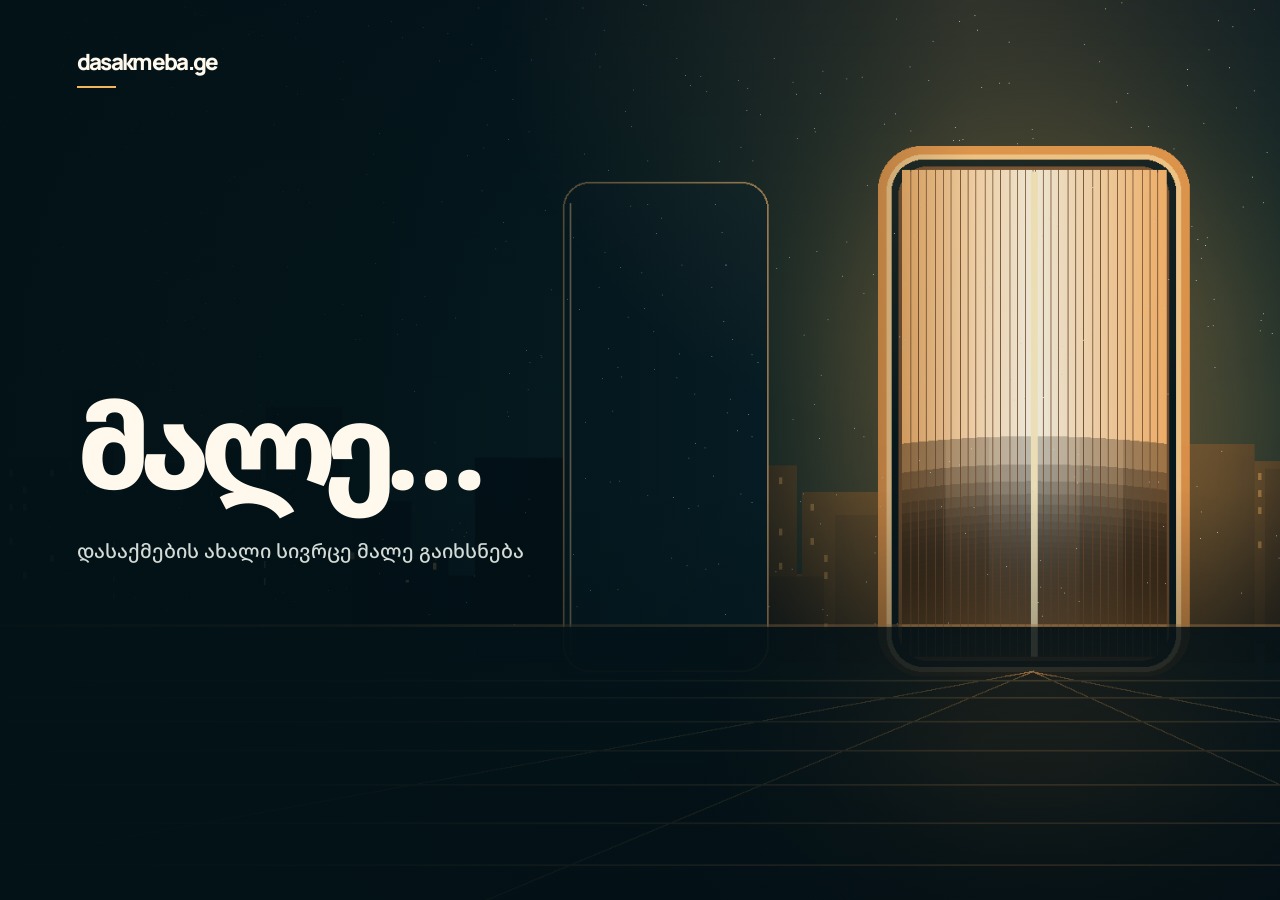
==== dasakmeba.ge/index.html @ 4f2121b8 "Add dasakmeba.ge coming-soon page" ====
<!doctype html>
<html lang="ka">
  <head>
    <meta charset="utf-8" />
    <meta name="viewport" content="width=device-width, initial-scale=1" />
    <meta name="description" content="dasakmeba.ge — დასაქმების ახალი სივრცე მალე გაიხსნება" />
    <meta name="theme-color" content="#06181d" />
    <title>dasakmeba.ge | მალე</title>
    <link rel="preconnect" href="https://fonts.googleapis.com" />
    <link rel="preconnect" href="https://fonts.gstatic.com" crossorigin />
    <link
      href="https://fonts.googleapis.com/css2?family=Manrope:wght@500;600;700;800&family=Noto+Sans+Georgian:wght@500;600;700;800&display=swap"
      rel="stylesheet"
    />
    <style>
      :root {
        --ink: #06181d;
        --cream: #fff9ed;
        --muted: #d3dbd6;
        --gold: #f2b65c;
      }

      * {
        box-sizing: border-box;
      }

      html {
        min-width: 320px;
        background: var(--ink);
      }

      body {
        min-height: 100svh;
        margin: 0;
        color: var(--cream);
        background: var(--ink);
        font-family: "Noto Sans Georgian", sans-serif;
      }

      .landing {
        position: relative;
        isolation: isolate;
        min-height: 100svh;
        display: flex;
        flex-direction: column;
        justify-content: space-between;
        padding: clamp(1.5rem, 4vw, 3.25rem) clamp(1.5rem, 6vw, 6.5rem);
        overflow: hidden;
      }

      /* Decorative art stays behind the content; the shade keeps text readable at every crop. */
      .scene,
      .landing::before,
      .landing::after {
        position: absolute;
        inset: 0;
        pointer-events: none;
      }

      .scene {
        z-index: -3;
        background: url("./hero-career-desktop.png") 60% center / cover no-repeat;
        animation: scene-drift 20s ease-in-out infinite alternate;
        transform: scale(1.025);
      }

      .landing::before {
        z-index: -2;
        content: "";
        background:
          linear-gradient(90deg, rgba(3, 18, 23, 0.98) 0%, rgba(3, 18, 23, 0.89) 27%, rgba(3, 18, 23, 0.56) 51%, rgba(3, 18, 23, 0.08) 76%),
          linear-gradient(0deg, rgba(2, 14, 18, 0.58), transparent 46%);
      }

      .landing::after {
        z-index: -1;
        content: "";
        background: radial-gradient(ellipse at 76% 0%, rgba(252, 194, 104, 0.14), transparent 35%);
      }

      @keyframes scene-drift {
        from { background-position: 58% center; }
        to { background-position: 63% center; }
      }

      .wordmark {
        width: fit-content;
        color: var(--cream);
        font-family: "Manrope", sans-serif;
        font-size: clamp(1.15rem, 2vw, 1.4rem);
        font-weight: 800;
        letter-spacing: -0.075em;
        line-height: 1;
        text-transform: lowercase;
      }

      .wordmark::after {
        content: "";
        width: 2.45rem;
        height: 2px;
        display: block;
        margin-top: 0.8rem;
        background: var(--gold);
      }

      .hero {
        width: min(100%, 40rem);
        margin: auto 0;
        padding: 4rem 0 3rem;
      }

      h1,
      p {
        margin: 0;
      }

      h1 {
        max-width: 8ch;
        color: var(--cream);
        font-size: clamp(3.45rem, 9.2vw, 7.6rem);
        font-weight: 800;
        letter-spacing: -0.09em;
        line-height: 0.97;
      }

      .statement {
        max-width: 34rem;
        margin-top: clamp(1.5rem, 3vw, 2.15rem);
        color: var(--muted);
        font-size: clamp(1rem, 1.85vw, 1.22rem);
        font-weight: 500;
        line-height: 1.72;
      }

      @media (max-width: 680px) {
        .landing {
          padding: 1.5rem;
        }

        /* The portrait art places the doorway high enough to clear the bottom copy. */
        .scene {
          background-image: url("./hero-career-mobile.png");
          background-position: center;
          animation: none;
          transform: none;
        }

        .landing::before {
          background:
            linear-gradient(0deg, rgba(2, 14, 18, 0.94) 0%, rgba(2, 14, 18, 0.78) 24%, rgba(2, 14, 18, 0.18) 60%, rgba(2, 14, 18, 0.12) 100%),
            linear-gradient(90deg, rgba(3, 18, 23, 0.8) 0%, rgba(3, 18, 23, 0.44) 55%, rgba(3, 18, 23, 0.08) 100%);
        }

        .hero {
          margin: auto 0 0;
          padding: 3.5rem 0 2rem;
        }

        h1 {
          font-size: clamp(3.45rem, 16vw, 5.2rem);
        }
      }

      @media (prefers-reduced-motion: reduce) {
        .scene {
          animation: none;
        }
      }
    </style>
  </head>
  <body>
    <main class="landing">
      <div class="scene" aria-hidden="true"></div>
      <div class="wordmark" aria-label="dasakmeba.ge">dasakmeba.ge</div>
      <section class="hero" aria-label="მალე">
        <h1>მალე…</h1>
        <p class="statement">დასაქმების ახალი სივრცე მალე გაიხსნება</p>
      </section>
    </main>
  </body>
</html>
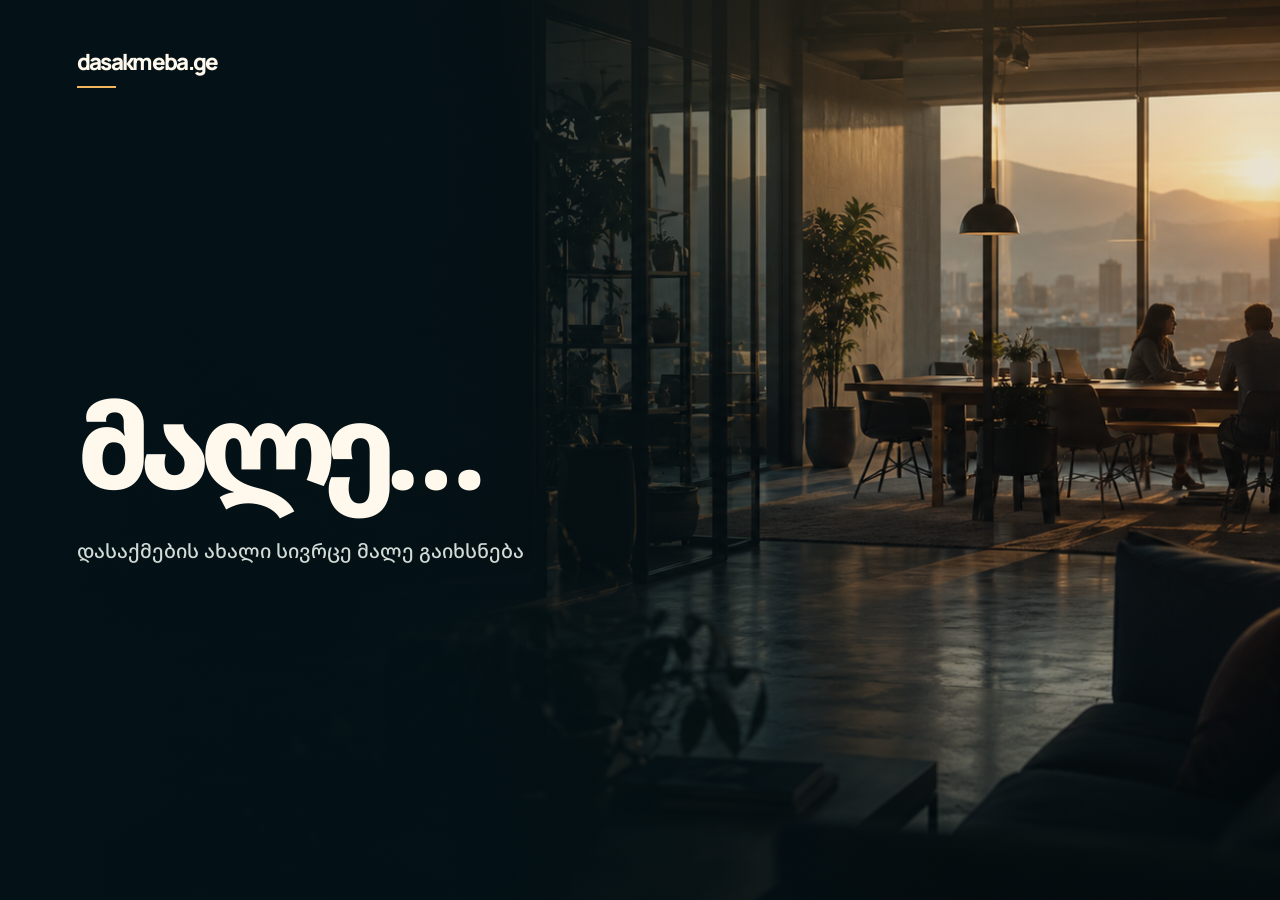
==== commit d906c74b: "Replace dasakmeba hero with workplace photo" ====
--- a/dasakmeba.ge/index.html
+++ b/dasakmeba.ge/index.html
@@ -59,7 +59,7 @@
 
       .scene {
         z-index: -3;
-        background: url("./hero-career-desktop.png") 60% center / cover no-repeat;
+        background: url("./hero-workplace.png") 60% center / cover no-repeat;
         animation: scene-drift 20s ease-in-out infinite alternate;
         transform: scale(1.025);
       }
@@ -137,10 +137,9 @@
           padding: 1.5rem;
         }
 
-        /* The portrait art places the doorway high enough to clear the bottom copy. */
+        /* Keep the coworkers in the mobile crop; the lower shade protects the copy. */
         .scene {
-          background-image: url("./hero-career-mobile.png");
-          background-position: center;
+          background-position: 88% center;
           animation: none;
           transform: none;
         }
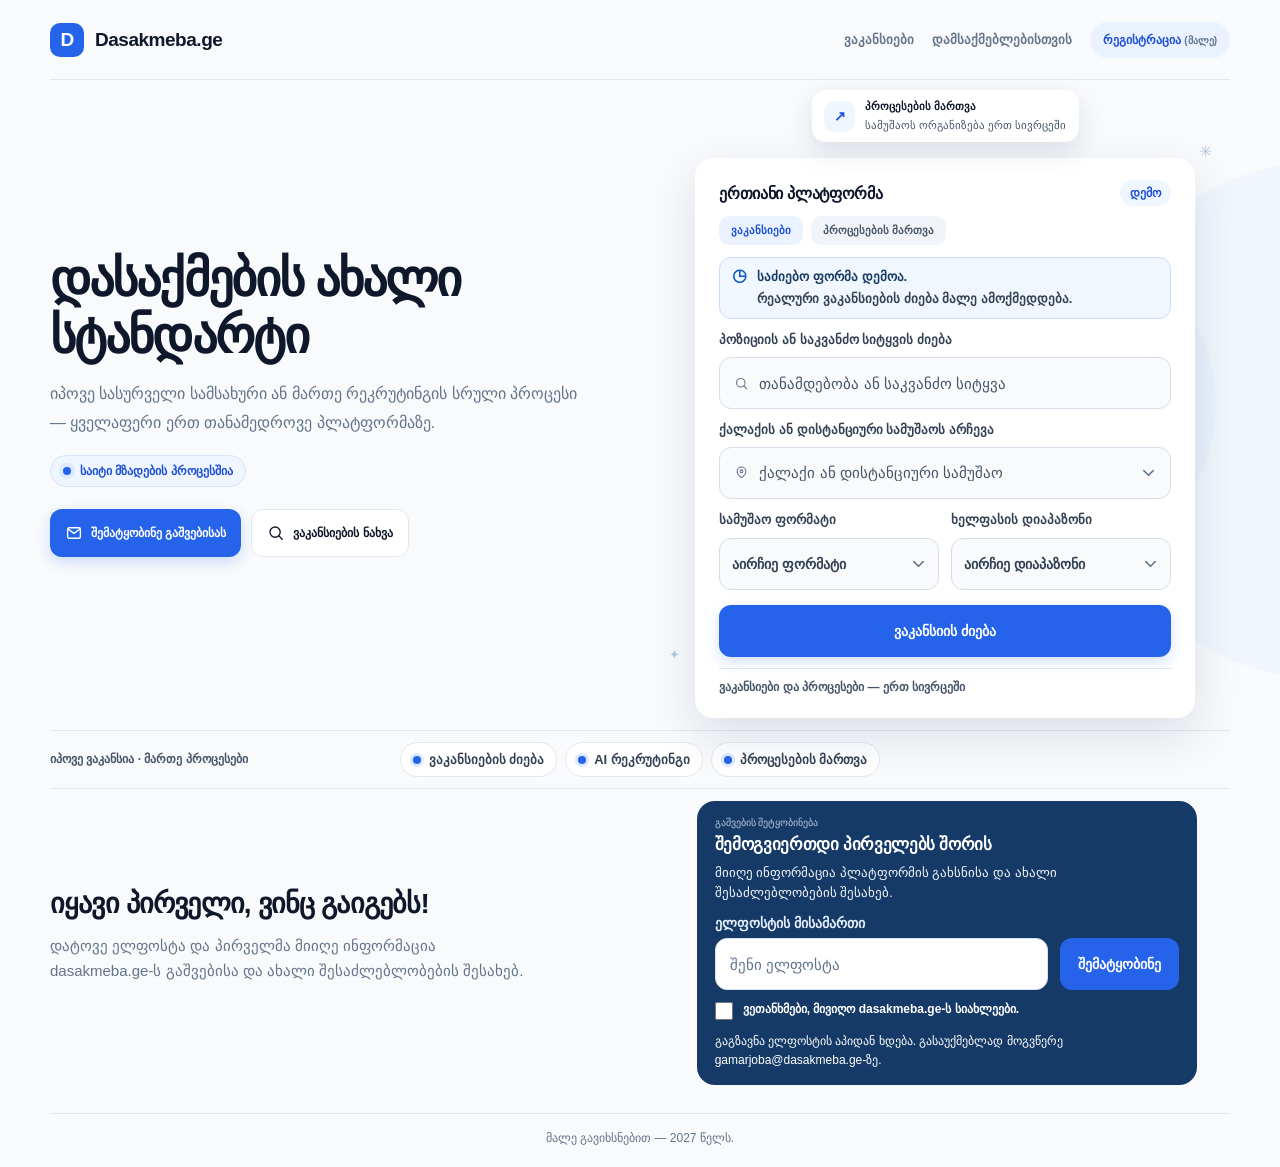
==== commit 45ec293a: "Replace solarium.ge and dasakmeba.ge with the full sites Co-Authored-By: Claude Opus 5.5 <noreply@an" ====
--- a/dasakmeba.ge/index.html
+++ b/dasakmeba.ge/index.html
@@ -1,180 +1,117 @@
 <!doctype html>
 <html lang="ka">
-  <head>
-    <meta charset="utf-8" />
-    <meta name="viewport" content="width=device-width, initial-scale=1" />
-    <meta name="description" content="dasakmeba.ge — დასაქმების ახალი სივრცე მალე გაიხსნება" />
-    <meta name="theme-color" content="#06181d" />
-    <title>dasakmeba.ge | მალე</title>
-    <link rel="preconnect" href="https://fonts.googleapis.com" />
-    <link rel="preconnect" href="https://fonts.gstatic.com" crossorigin />
-    <link
-      href="https://fonts.googleapis.com/css2?family=Manrope:wght@500;600;700;800&family=Noto+Sans+Georgian:wght@500;600;700;800&display=swap"
-      rel="stylesheet"
-    />
-    <style>
-      :root {
-        --ink: #06181d;
-        --cream: #fff9ed;
-        --muted: #d3dbd6;
-        --gold: #f2b65c;
-      }
+<head>
+  <meta charset="utf-8">
+  <meta name="viewport" content="width=device-width, initial-scale=1">
+  <meta name="theme-color" content="#f5f9ff">
+  <link rel="icon" type="image/svg+xml" href="favicon.svg">
+  <meta name="description" content="dasakmeba.ge — ვაკანსიების მოძიება და სამუშაო პროცესების მართვა ერთ პლატფორმაზე. საიტი მზადების პროცესშია.">
+  <title>დასაქმება — მალე გავიხსნებით</title>
+  <link rel="stylesheet" href="styles.css">
+</head>
+<body>
+  <div class="page">
+    <div class="wrap">
+      <header>
+        <a class="brand" href="#top" aria-label="Dasakmeba.ge — მთავარი"><span class="brandmark" aria-hidden="true">D</span><span>Dasakmeba.ge</span></a>
+        <nav aria-label="მთავარი ნავიგაცია">
+          <a href="jobs.html">ვაკანსიები</a>
+          <a href="#contact">დამსაქმებლებისთვის</a>
+          <span class="nav-register">რეგისტრაცია <small>(მალე)</small></span>
+        </nav>
+      </header>
+      <main id="top">
+        <section class="hero" aria-labelledby="hero-title">
+          <div class="hero-copy">
+            
+            <h1 id="hero-title">დასაქმების ახალი სტანდარტი</h1>
+            <p class="lead">იპოვე სასურველი სამსახური ან მართე რეკრუტინგის სრული პროცესი — ყველაფერი ერთ თანამედროვე პლატფორმაზე.</p>
+            <div class="eyebrow"><span class="pulse"></span> საიტი მზადების პროცესშია</div>
+            <div class="contact-row">
+              <a class="button button-primary" href="#contact"><svg viewBox="0 0 24 24" fill="none" aria-hidden="true"><rect x="3.5" y="5" width="17" height="14" rx="2" stroke="currentColor" stroke-width="1.8"/><path d="m4.5 7 7.5 5.5L19.5 7" stroke="currentColor" stroke-width="1.8" stroke-linecap="round" stroke-linejoin="round"/></svg>შემატყობინე გაშვებისას</a>
+              <a class="button button-secondary" href="jobs.html"><svg viewBox="0 0 24 24" fill="none" aria-hidden="true"><circle cx="10.8" cy="10.8" r="6.8" stroke="currentColor" stroke-width="1.8"/><path d="m16 16 4.5 4.5" stroke="currentColor" stroke-width="1.8" stroke-linecap="round"/></svg>ვაკანსიების ნახვა</a>
+            </div>
+          </div>
+          <div class="art" aria-label="ვაკანსიების ძიების მომავალი გვერდის ილუსტრაცია">
+            <div class="orbit"></div><span class="spark one" aria-hidden="true">✳</span><span class="spark two" aria-hidden="true">✦</span>
+            <div class="float-card top"><span class="float-icon">↗</span><span>პროცესების მართვა<span class="float-sub">სამუშაოს ორგანიზება ერთ სივრცეში</span></span></div>
+            <div class="search-card">
+              <div class="search-head"><div class="search-title">ერთიანი პლატფორმა</div><div class="soon-tag">დემო</div></div><div class="product-tabs" aria-label="პლატფორმის მიმართულებების წინასწარი ხედვა"><span class="tab active">ვაკანსიები</span><span class="tab">პროცესების მართვა</span></div>
+              <div class="preview-note" role="status"><span class="preview-icon" aria-hidden="true">◷</span><span class="preview-copy"><strong>საძიებო ფორმა დემოა.</strong><br>რეალური ვაკანსიების ძიება მალე ამოქმედდება.</span></div>
+              <label class="field-label" for="position-search">პოზიციის ან საკვანძო სიტყვის ძიება</label>
+              <div class="field demo-field"><svg viewBox="0 0 24 24" fill="none" aria-hidden="true"><circle cx="10.8" cy="10.8" r="6.8" stroke="currentColor" stroke-width="1.7"/><path d="m16 16 4.5 4.5" stroke="currentColor" stroke-width="1.7" stroke-linecap="round"/></svg><input id="position-search" type="search" placeholder="თანამდებობა ან საკვანძო სიტყვა" disabled></div>
+              <label class="field-label" for="location-select">ქალაქის ან დისტანციური სამუშაოს არჩევა</label>
+              <div class="field demo-field"><svg viewBox="0 0 24 24" fill="none" aria-hidden="true"><path d="M19 10.2c0 5-7 10-7 10s-7-5-7-10a7 7 0 1 1 14 0Z" stroke="currentColor" stroke-width="1.7"/><circle cx="12" cy="10" r="2.2" stroke="currentColor" stroke-width="1.7"/></svg><select id="location-select" disabled><option>ქალაქი ან დისტანციური სამუშაო</option></select><svg class="select-chevron" viewBox="0 0 16 16" fill="none" aria-hidden="true"><path d="m3 6 5 5 5-5" stroke="currentColor" stroke-width="1.6" stroke-linecap="round" stroke-linejoin="round"/></svg></div>
+              <div class="filter-grid">
+                <label><span>სამუშაო ფორმატი</span><div class="field demo-field"><select aria-label="სამუშაო ფორმატი" disabled><option>აირჩიე ფორმატი</option></select><svg class="select-chevron" viewBox="0 0 16 16" fill="none" aria-hidden="true"><path d="m3 6 5 5 5-5" stroke="currentColor" stroke-width="1.6" stroke-linecap="round" stroke-linejoin="round"/></svg></div></label>
+                <label><span>ხელფასის დიაპაზონი</span><div class="field demo-field"><select aria-label="ხელფასის დიაპაზონი" disabled><option>აირჩიე დიაპაზონი</option></select><svg class="select-chevron" viewBox="0 0 16 16" fill="none" aria-hidden="true"><path d="m3 6 5 5 5-5" stroke="currentColor" stroke-width="1.6" stroke-linecap="round" stroke-linejoin="round"/></svg></div></label>
+              </div>
+              <button class="search-button" type="button" id="preview-search-button">ვაკანსიის ძიება</button>
+              <p class="search-feedback" id="search-feedback" role="status" aria-live="polite" hidden>ვაკანსიების ძიების ფუნქცია მალე გახდება ხელმისაწვდომი. <a href="#contact">დატოვე ელფოსტა</a> და პირველმა გაიგე პლატფორმის გაშვების შესახებ.</p>
+              <div class="card-divider"></div>
+              <div class="card-foot"><span>ვაკანსიები და პროცესები — ერთ სივრცეში</span></div>
+            </div>
+          </div>
+        </section>
+        <section class="strip" id="directions" aria-label="ვაკანსიების მიმართულებები">
+          <div class="strip-title">იპოვე ვაკანსია · მართე პროცესები</div>
+          <div class="chips"><span class="chip"><span></span>ვაკანსიების ძიება</span><span class="chip"><span></span>AI რეკრუტინგი</span><span class="chip"><span></span>პროცესების მართვა</span></div>
+        </section>
+        <section class="below" id="contact">
+          <div><h2>იყავი პირველი, ვინც გაიგებს!</h2><p>დატოვე ელფოსტა და პირველმა მიიღე ინფორმაცია dasakmeba.ge-ს გაშვებისა და ახალი შესაძლებლობების შესახებ.</p></div>
+          <div>
+            <div class="contact-card notify-card">
+              <small>გაშვების შეტყობინება</small>
+              <h3>შემოგვიერთდი პირველებს შორის</h3>
+              <p>მიიღე ინფორმაცია პლატფორმის გახსნისა და ახალი შესაძლებლობების შესახებ.</p>
+              <form class="notify-form" id="launch-notify" action="mailto:gamarjoba@dasakmeba.ge" method="post" enctype="text/plain">
+                <label for="notify-email">ელფოსტის მისამართი</label>
+                <div class="notify-row"><input id="notify-email" name="email" type="email" autocomplete="email" placeholder="შენი ელფოსტა" required><button type="submit">შემატყობინე</button></div>
+                <label class="notify-consent"><input type="checkbox" name="consent" required><span>ვეთანხმები, მივიღო dasakmeba.ge-ს სიახლეები.</span></label>
+                <p class="notify-privacy">გაგზავნა ელფოსტის აპიდან ხდება. გასაუქმებლად მოგვწერე <a href="mailto:gamarjoba@dasakmeba.ge">gamarjoba@dasakmeba.ge</a>-ზე.</p>
+                <p class="notify-status" role="status" aria-live="polite"></p>
+              </form>
+            </div>
+          </div>
+        </section>
+      </main>
+      <footer><span>მალე გავიხსნებით — 2027 წელს.</span></footer>
+    </div>
+  </div>
+  <script>
+    // Clear the old preview anchor so saved #jobs-search links open at the top.
+    const pageNavigation = performance.getEntriesByType('navigation')[0];
+    if (window.location.hash === '#jobs-search') {
+      try { window.history.replaceState(null, '', window.location.pathname + window.location.search); } catch (error) {}
+      window.scrollTo(0, 0);
+    } else if (!window.location.hash && pageNavigation && pageNavigation.type === 'reload') {
+      window.scrollTo(0, 0);
+    }
+    document.getElementById('preview-search-button').addEventListener('click', function () {
+      document.getElementById('search-feedback').hidden = false;
+    });
+document.getElementById('launch-notify').addEventListener('submit', function (event) {
+      event.preventDefault();
+      const email = this.elements.email.value.trim();
+      const subject = encodeURIComponent('შეგვატყობინე dasakmeba.ge-ს გაშვებისას');
+      const body = encodeURIComponent('თანახმა ვარ მივიღო სიახლეები dasakmeba.ge-ს გაშვებისა და ახალი შესაძლებლობების შესახებ.\n\nჩემი ელფოსტა: ' + email + '\n\nგამოწერის გაუქმებას მოვითხოვ ელფოსტით.');
+      this.querySelector('.notify-status').textContent = 'ელფოსტის აპში გასაგზავნი წერილი გაიხსნა. რეგისტრაციის დასასრულებლად წერილი გააგზავნე.';
+      window.location.href = 'mailto:gamarjoba@dasakmeba.ge?subject=' + subject + '&body=' + body;
+    });
+  </script>
+</body>
+</html>
 
-      * {
-        box-sizing: border-box;
-      }
 
-      html {
-        min-width: 320px;
-        background: var(--ink);
-      }
 
-      body {
-        min-height: 100svh;
-        margin: 0;
-        color: var(--cream);
-        background: var(--ink);
-        font-family: "Noto Sans Georgian", sans-serif;
-      }
 
-      .landing {
-        position: relative;
-        isolation: isolate;
-        min-height: 100svh;
-        display: flex;
-        flex-direction: column;
-        justify-content: space-between;
-        padding: clamp(1.5rem, 4vw, 3.25rem) clamp(1.5rem, 6vw, 6.5rem);
-        overflow: hidden;
-      }
 
-      /* Decorative art stays behind the content; the shade keeps text readable at every crop. */
-      .scene,
-      .landing::before,
-      .landing::after {
-        position: absolute;
-        inset: 0;
-        pointer-events: none;
-      }
 
-      .scene {
-        z-index: -3;
-        background: url("./hero-workplace.png") 60% center / cover no-repeat;
-        animation: scene-drift 20s ease-in-out infinite alternate;
-        transform: scale(1.025);
-      }
 
-      .landing::before {
-        z-index: -2;
-        content: "";
-        background:
-          linear-gradient(90deg, rgba(3, 18, 23, 0.98) 0%, rgba(3, 18, 23, 0.89) 27%, rgba(3, 18, 23, 0.56) 51%, rgba(3, 18, 23, 0.08) 76%),
-          linear-gradient(0deg, rgba(2, 14, 18, 0.58), transparent 46%);
-      }
 
-      .landing::after {
-        z-index: -1;
-        content: "";
-        background: radial-gradient(ellipse at 76% 0%, rgba(252, 194, 104, 0.14), transparent 35%);
-      }
 
-      @keyframes scene-drift {
-        from { background-position: 58% center; }
-        to { background-position: 63% center; }
-      }
 
-      .wordmark {
-        width: fit-content;
-        color: var(--cream);
-        font-family: "Manrope", sans-serif;
-        font-size: clamp(1.15rem, 2vw, 1.4rem);
-        font-weight: 800;
-        letter-spacing: -0.075em;
-        line-height: 1;
-        text-transform: lowercase;
-      }
 
-      .wordmark::after {
-        content: "";
-        width: 2.45rem;
-        height: 2px;
-        display: block;
-        margin-top: 0.8rem;
-        background: var(--gold);
-      }
 
-      .hero {
-        width: min(100%, 40rem);
-        margin: auto 0;
-        padding: 4rem 0 3rem;
-      }
 
-      h1,
-      p {
-        margin: 0;
-      }
 
-      h1 {
-        max-width: 8ch;
-        color: var(--cream);
-        font-size: clamp(3.45rem, 9.2vw, 7.6rem);
-        font-weight: 800;
-        letter-spacing: -0.09em;
-        line-height: 0.97;
-      }
-
-      .statement {
-        max-width: 34rem;
-        margin-top: clamp(1.5rem, 3vw, 2.15rem);
-        color: var(--muted);
-        font-size: clamp(1rem, 1.85vw, 1.22rem);
-        font-weight: 500;
-        line-height: 1.72;
-      }
-
-      @media (max-width: 680px) {
-        .landing {
-          padding: 1.5rem;
-        }
-
-        /* Keep the coworkers in the mobile crop; the lower shade protects the copy. */
-        .scene {
-          background-position: 88% center;
-          animation: none;
-          transform: none;
-        }
-
-        .landing::before {
-          background:
-            linear-gradient(0deg, rgba(2, 14, 18, 0.94) 0%, rgba(2, 14, 18, 0.78) 24%, rgba(2, 14, 18, 0.18) 60%, rgba(2, 14, 18, 0.12) 100%),
-            linear-gradient(90deg, rgba(3, 18, 23, 0.8) 0%, rgba(3, 18, 23, 0.44) 55%, rgba(3, 18, 23, 0.08) 100%);
-        }
-
-        .hero {
-          margin: auto 0 0;
-          padding: 3.5rem 0 2rem;
-        }
-
-        h1 {
-          font-size: clamp(3.45rem, 16vw, 5.2rem);
-        }
-      }
-
-      @media (prefers-reduced-motion: reduce) {
-        .scene {
-          animation: none;
-        }
-      }
-    </style>
-  </head>
-  <body>
-    <main class="landing">
-      <div class="scene" aria-hidden="true"></div>
-      <div class="wordmark" aria-label="dasakmeba.ge">dasakmeba.ge</div>
-      <section class="hero" aria-label="მალე">
-        <h1>მალე…</h1>
-        <p class="statement">დასაქმების ახალი სივრცე მალე გაიხსნება</p>
-      </section>
-    </main>
-  </body>
-</html>
--- a/dasakmeba.ge/styles.css
+++ b/dasakmeba.ge/styles.css
@@ -0,0 +1,464 @@
+
+    @font-face{font-family:"GL Universiteti";src:url("fonts/gl-universiteti-regular.ttf") format("truetype");font-style:normal;font-weight:400;font-display:swap}
+    :root{--ink:#142b4a;--muted:#60748d;--line:#dce7f3;--paper:#f5f9ff;--white:#fff;--blue:#1877f2;--blue-dark:#155fc0;--blue-soft:#d9e9ff;--navy:#164775;--wash:#eaf3ff;--orange:#6b9fea}
+    *{box-sizing:border-box}
+    ::selection{background:#c8ddfb;color:#123960}
+    :focus-visible{outline:3px solid #1877f2;outline-offset:3px}
+    html{scroll-behavior:smooth}
+    body{margin:0;background:var(--paper);color:var(--ink);font-family:"GL Universiteti","Noto Sans Georgian","Sylfaen",Arial,sans-serif;-webkit-font-smoothing:antialiased}
+    a{color:inherit;text-decoration:none}
+    .page{min-height:100vh;overflow:hidden;position:relative}
+    .page:before{content:"";position:absolute;width:210px;height:520px;background:radial-gradient(circle 260px at 260px 260px,#eaf3ff 259px,transparent 260px);top:178px;right:0;z-index:0}
+    .wrap{width:min(1140px,calc(100% - 48px));margin:auto;position:relative;z-index:1}
+    header{height:92px;display:flex;align-items:center;justify-content:space-between;border-bottom:1px solid var(--line)}
+    .brand{display:flex;align-items:center;gap:11px;font-weight:850;font-size:20px;letter-spacing:-.6px}
+    .brandmark{width:34px;height:34px;border-radius:11px;background:var(--blue);display:grid;place-items:center;color:#fff;font-size:19px;font-weight:900;transform:rotate(-5deg)}
+    nav{display:flex;align-items:center;gap:20px;color:#60748d;font-size:13px;font-weight:650}nav>a{white-space:nowrap}.nav-login{border:0;background:none;padding:12px 0;color:#49627e;font:inherit;font-weight:700;white-space:nowrap;cursor:not-allowed;opacity:.62}.nav-register{padding:11px 13px;border-radius:999px;background:#e8f2ff;color:#155fc0;font-size:12px;font-weight:760;white-space:nowrap}.nav-register small{font-size:10px;color:#60748d}
+    .nav-cta{padding:12px 18px;border:1px solid var(--line);border-radius:999px;color:var(--ink);background:rgba(255,255,255,.68)}
+    .hero{display:grid;grid-template-columns:1.04fr .96fr;gap:68px;align-items:start;padding:48px 0 48px;margin-top:-48px}
+    .hero-copy{max-width:650px;transform:translateY(24px)}
+    .eyebrow{display:inline-flex;align-items:center;gap:9px;border:1px solid var(--line);border-radius:99px;background:#fff;padding:9px 13px;color:#49627e;font-size:11px;font-weight:760;letter-spacing:.04em}
+    .pulse{width:8px;height:8px;border-radius:50%;background:#1877f2;box-shadow:0 0 0 4px #e7f0fb}
+    h1{font-size:clamp(40px,5.4vw,66px);line-height:1.13;letter-spacing:-.065em;margin:25px 0 18px;max-width:650px;font-weight:850}
+    h1 em{font-style:normal;position:relative;white-space:nowrap}
+    h1 em:after{content:"";position:absolute;left:0;right:0;bottom:1px;height:13px;background:var(--blue-soft);z-index:-1;transform:rotate(-1deg);border-radius:8px}
+    .lead{font-size:16px;line-height:1.9;color:var(--muted);max-width:495px;margin:0}
+    .contact-row{display:flex;flex-wrap:nowrap;gap:12px;margin-top:31px}
+    .button{min-height:52px;padding:0 17px;display:inline-flex;align-items:center;justify-content:center;gap:10px;border-radius:14px;font-size:13px;font-weight:760;white-space:nowrap;flex-shrink:0;transition:transform .18s,box-shadow .18s}
+    .button:hover{transform:translateY(-2px)}
+    .button-primary{background:var(--blue);color:#fff;box-shadow:0 8px 22px #1877f240}
+    .button-secondary{background:#fff;border:1px solid var(--line)}
+    .button svg{width:18px;height:18px}
+    .microcopy{margin-top:15px;color:#768aa3;font-size:11px}
+    .art{min-height:412px;position:relative;display:flex;align-items:flex-start;justify-content:center;padding-top:48px}
+    .orbit{position:absolute;width:355px;height:355px;border-radius:50%;background:var(--blue-soft);opacity:.82;right:8px;top:22px}
+    .orbit:before,.orbit:after{content:"";position:absolute;border:1px solid #4778aa33;border-radius:50%;inset:28px}
+    .orbit:after{inset:63px}
+    .spark{position:absolute;color:#155fc0;font-size:21px;z-index:1}
+    .spark.one{right:25px;top:30px}.spark.two{left:5px;bottom:55px;font-size:15px}
+    .search-card{position:relative;width:min(405px,100%);background:var(--white);border:1px solid #cbd9e8;border-radius:22px;box-shadow:0 24px 70px #143b662b;padding:24px;z-index:2}
+    .search-head{display:flex;justify-content:space-between;align-items:center;margin-bottom:20px}
+    .search-title{font-size:15px;font-weight:800;letter-spacing:-.3px}.product-tabs{display:flex;gap:8px;margin:-5px 0 17px}.tab{font-size:10px;font-weight:720;padding:8px 11px;border-radius:9px;background:#f3f7fc;color:#7385a0}.tab.active{background:#e5f0ff;color:#155fc0}
+    .soon-tag{font-size:10px;font-weight:760;background:#e8f2ff;color:#155fc0;border-radius:999px;padding:7px 10px}
+    .field-label{display:block;font-size:12px;color:#213b57;font-weight:800;margin-bottom:7px}
+    .field{border:1px solid #8299b4;height:47px;border-radius:11px;display:flex;align-items:center;gap:10px;padding:0 12px;color:#263f5b;font-size:12px;margin-bottom:12px;background:#f8fbff}
+    .field svg{width:15px;height:15px;color:#526c89;flex:none}
+    .field input,.field select{border:0;outline:0;background:transparent;color:#526a84;font:inherit;width:100%;min-width:0;height:100%;padding:0;appearance:none}
+    .field input::placeholder{color:#344d68;opacity:1}
+    .field select:disabled,.field input:disabled{opacity:1;-webkit-text-fill-color:#344d68}
+    .select-chevron{width:13px;height:13px;color:#526c89;flex:none}
+    .filter-grid{display:grid;grid-template-columns:1fr 1fr;gap:10px;margin:2px 0 11px}
+    .filter-grid label{display:flex;flex-direction:column;justify-content:space-between;min-width:0;font-size:12px;line-height:1.45;color:#213b57;font-weight:800}.filter-grid label>span{display:block}
+    .filter-grid .field{height:42px;margin:6px 0 0;padding:0 9px;gap:5px;font-size:11px}
+    .filter-grid .field select{font-size:11px;color:#263f5b;-webkit-text-fill-color:#263f5b}
+    .search-button{border:0;width:100%;height:48px;border-radius:11px;background:#1877f2;color:#fff;font-family:inherit;font-size:14px;font-weight:850;cursor:not-allowed;margin-top:3px;opacity:1;box-shadow:0 7px 16px #1877f233}
+    .preview-note{display:flex;align-items:flex-start;gap:10px;margin:0 0 16px;padding:12px 13px;border:1px solid #a9c7ea;border-radius:10px;background:#eaf3ff;color:#294766;font-size:12px;font-weight:650;line-height:1.55}
+    .preview-icon{color:#155fc0;font-size:17px;line-height:1.1;flex:none}
+    .preview-copy strong{display:inline-block;margin-bottom:2px;color:#173b63;font-weight:850}
+    .card-divider{height:1px;background:var(--line);margin:19px 0 15px}
+    .card-foot{display:flex;align-items:center;gap:11px;color:#405974;font-size:11px;line-height:1.6;font-weight:650}
+    .tiny-people{display:flex;flex:none}
+    .tiny-people i{width:28px;height:28px;border:2px solid white;border-radius:50%;background:#cfe3ff;margin-left:-6px}
+    .tiny-people i:first-child{margin-left:0;background:#7caeea}.tiny-people i:nth-child(2){background:#b8d4f5}.tiny-people i:nth-child(3){background:#d6e5fa}
+    .float-card{position:absolute;z-index:3;display:flex;align-items:center;gap:10px;background:#fff;border:1px solid var(--line);border-radius:15px;padding:12px 15px;box-shadow:0 12px 35px #143b6620;font-size:10px;font-weight:750}
+    .float-card.top{left:50%;top:-2px;transform:translateX(-50%);padding:9px 13px;white-space:nowrap}
+    .float-icon{width:31px;height:31px;border-radius:10px;background:var(--wash);display:grid;place-items:center;color:#155fc0;font-size:14px}
+    .float-card.bottom .float-icon{background:#e8f2ff;color:#155fc0}
+    .float-sub{display:block;color:#8293a8;font-size:9px;font-weight:550;margin-top:3px}
+    .strip{border-top:1px solid var(--line);border-bottom:1px solid var(--line);padding:24px 0;display:flex;align-items:center;justify-content:space-between;gap:22px}
+    .strip-title{font-size:11px;color:#6b7f97;font-weight:700}
+    .chips{display:flex;gap:9px;flex-wrap:wrap;justify-content:flex-end}
+    .chip{display:inline-flex;align-items:center;gap:8px;padding:10px 13px;border:1px solid var(--line);border-radius:999px;background:#fff;color:#36506d;font-size:11px;font-weight:700}
+    .chip span{width:7px;height:7px;border-radius:50%;background:#1877f2}
+    .below{display:grid;grid-template-columns:1fr 1fr;gap:65px;padding:30px 0 40px;align-items:center}
+    .below>div:first-child{transform:translateY(-16px)}
+    .below h2{font-size:26px;letter-spacing:-.035em;margin:0 0 10px}
+    .below p{font-size:12px;color:var(--muted);line-height:1.8;margin:0;max-width:480px}
+    .contact-card{background:var(--navy);border-radius:18px;padding:20px 22px;color:#fff;display:flex;align-items:center;justify-content:space-between;gap:16px}
+    .contact-card small{font-size:10px;color:#b9c9dd;display:block;margin-bottom:6px}
+    .contact-card strong{font-size:14px;letter-spacing:-.2px}
+    .notify-card{display:block;padding:27px 29px}
+    .notify-card h3{margin:0 0 9px;font-size:20px;letter-spacing:-.3px}
+    .notify-card>p{margin:0 0 20px;color:#d4e3f5;font-size:14px;line-height:1.7}
+    .notify-form label{display:block;margin-bottom:9px;color:#e3eefb;font-size:13px;font-weight:700}
+    .notify-row{display:flex;gap:10px}
+    .notify-row input{min-width:0;flex:1;height:49px;padding:0 14px;border:1px solid #9fb8d4;border-radius:10px;background:#fff;color:#142b4a;font:inherit;font-size:13px}
+    .notify-row input::placeholder{color:#60748d;opacity:1}
+    .notify-row button{min-height:49px;padding:0 17px;border:0;border-radius:10px;background:#1877f2;color:#fff;font-family:inherit;font-size:14px;font-weight:800;white-space:nowrap;cursor:pointer}
+    .notify-privacy{margin:12px 0 0!important;color:#c4d5e8!important;font-size:11px!important;line-height:1.6!important}
+    .notify-status{margin:8px 0 0;color:#fff;font-size:11px;line-height:1.5}
+    .notify-consent{display:flex!important;align-items:flex-start;gap:12px;margin:17px 0 0!important;color:#fff!important;font-size:13px!important;line-height:1.7;font-weight:600!important}
+    .notify-consent input{width:18px;height:18px;flex:none;margin:2px 0 0;accent-color:#1877f2}
+    .notify-consent a{color:#fff;text-decoration:underline;text-underline-offset:2px}
+    .arrow{width:40px;height:40px;display:grid;place-items:center;border-radius:12px;background:var(--blue-soft);color:var(--navy);flex:none}
+    footer{border-top:1px solid var(--line);padding:19px 0 24px;display:flex;justify-content:center;align-items:center;text-align:center;color:#7b8da2;font-size:10px}
+    .footer-links{display:flex;gap:20px}.footer-links a:hover{color:var(--ink)}
+    @media(min-width:851px) and (max-width:1000px){.hero{gap:48px}.button{padding:0 12px;font-size:12px}}
+    @media(max-width:850px){.hero{grid-template-columns:1fr;gap:28px;padding:30px 0 34px;margin-top:0}.hero-copy{max-width:650px;transform:none}.art{min-height:370px}.orbit{right:calc(50% - 180px);top:8px}.below{gap:28px}}
+    @media(max-width:600px){.wrap{width:min(100% - 32px,520px)}header{height:auto;min-height:76px;flex-wrap:wrap;gap:12px;padding:13px 0}.brand{font-size:17px}.brandmark{width:31px;height:31px}nav{width:100%;gap:8px;justify-content:space-between;flex-wrap:wrap}nav>a{font-size:10px}.nav-register{font-size:10px;padding:8px 9px}.nav-register small{font-size:9px}.hero{padding:22px 0 28px;gap:17px}h1{font-size:42px;margin:22px 0 14px}.lead{font-size:14px}.contact-row{display:grid;grid-template-columns:1fr;margin-top:24px}.button{width:100%;min-width:0;padding:0 12px;font-size:12px}.art{min-height:320px;padding-top:70px}.orbit{width:290px;height:290px;right:calc(50% - 145px)}.search-card{width:min(355px,94%);padding:19px}.strip{align-items:flex-start;flex-direction:column;padding:20px 0}.chips{justify-content:flex-start}.below{grid-template-columns:1fr;gap:19px;padding:20px 0 30px}.below>div:first-child{transform:none}.below h2{font-size:22px}.contact-card{padding:17px}.contact-card strong{font-size:12px}.notify-card{padding:20px}.notify-row{flex-direction:column}.notify-row button{width:100%}footer{align-items:center;gap:14px;flex-direction:column;text-align:center}.footer-links{gap:17px}}
+    @media(prefers-reduced-motion:reduce){html{scroll-behavior:auto}.button{transition:none}}
+  
+
+/* Dasakmeba.ge design system */
+:root{
+  --ink:#0F172A;--muted:#64748B;--line:#E2E8F0;--paper:#F8FAFC;--white:#FFFFFF;
+  --blue:#2563EB;--blue-dark:#1D4ED8;--blue-soft:#DBEAFE;--navy:#163A67;--wash:#EFF6FF;
+  --font-body:"GL Universiteti","Noto Sans Georgian","Sylfaen",Arial,sans-serif;
+  --space-1:4px;--space-2:8px;--space-3:12px;--space-4:16px;--space-5:20px;--space-6:24px;--space-7:32px;--space-8:40px;
+  --radius-control:12px;--radius-card:18px;--radius-pill:999px;--control-height:52px;
+  --shadow-card:0 18px 48px rgba(20,43,74,.12);--shadow-float:0 10px 28px rgba(20,43,74,.12);
+}
+body{font-family:var(--font-body);background:var(--paper);color:var(--ink)}
+::selection{background:#BFDBFE;color:#0F172A}
+:focus-visible{outline:3px solid var(--blue);outline-offset:3px}
+.page:before{width:210px;height:520px;border-radius:0;background:radial-gradient(circle 260px at 260px 260px,#EAF2FF 259px,transparent 260px);opacity:.48;top:160px;right:0}
+.wrap{width:min(1180px,calc(100% - 48px))}
+header{height:80px}
+.brand{font-size:19px;letter-spacing:-.025em}
+.brandmark{transform:none;border-radius:10px}
+nav{gap:22px;color:var(--muted)}
+nav>a{transition:color .18s ease}
+nav>a:hover{color:var(--blue-dark)}
+.nav-register{border-radius:var(--radius-pill);background:#EAF2FF;color:var(--blue-dark)}
+.hero{grid-template-columns:minmax(0,1fr) minmax(390px,.96fr);gap:clamp(32px,5vw,64px);align-items:center;padding:22px 0 30px;margin-top:0}
+.hero-copy{max-width:590px;transform:none}
+.eyebrow{border-radius:var(--radius-pill);padding:8px 12px;background:var(--wash);color:var(--blue-dark);border-color:#D7E5F7;font-size:12px;letter-spacing:0;margin-top:18px}
+.pulse{background:var(--blue);box-shadow:0 0 0 4px var(--blue-soft)}
+h1{font-size:clamp(38px,4.8vw,58px);line-height:1.18;letter-spacing:-.035em;margin:0 0 16px;max-width:590px}
+h1 em:after{height:10px;background:#DCEAFF}
+.lead{font-size:16px;line-height:1.78;color:var(--muted);max-width:540px}
+.contact-row{gap:10px;margin-top:22px}
+.button{min-height:48px;padding:0 15px;gap:8px;border-radius:var(--radius-control);font-size:12px;transition:transform .18s ease,background .18s ease,box-shadow .18s ease}
+.button-primary{background:var(--blue);box-shadow:0 5px 14px rgba(37,99,235,.2)}
+.button-primary:hover{background:var(--blue-dark);box-shadow:0 8px 18px rgba(37,99,235,.24)}
+.button-secondary{background:var(--white);border:1px solid var(--line)}
+.button-secondary:hover{background:#F1F6FD;border-color:#C7D5E5}
+.microcopy{margin-top:12px;color:var(--muted)}
+.art{min-height:540px;align-items:center;padding-top:0}
+.orbit{width:340px;height:340px;background:#E4EEFC;opacity:.55;right:14px;top:50%;transform:translateY(-50%)}
+.orbit:before,.orbit:after{border-color:#4778AA22}
+.spark{color:#6489B5;font-size:16px;opacity:.44}
+.spark.one{right:18px;top:52px}.spark.two{left:8px;bottom:56px;font-size:13px}
+.search-card{width:min(430px,100%);background:var(--white);border:0;border-radius:var(--radius-card);box-shadow:var(--shadow-card);padding:28px}
+.search-head{margin-bottom:16px}
+.search-title{font-size:16px;letter-spacing:-.02em}
+.product-tabs{gap:8px;margin:-2px 0 16px}
+.tab{font-size:11px;padding:8px 12px;border-radius:10px;background:#F1F5F9;color:#475569}
+.tab.active{background:#EAF2FF;color:var(--blue-dark)}
+.soon-tag{font-size:11px;background:var(--wash);color:var(--blue-dark);padding:7px 10px}
+.field-label{font-size:13px;line-height:1.45;color:#334155;font-weight:700;margin:0 0 7px}
+.field{height:var(--control-height);border:1px solid var(--line);border-radius:var(--radius-control);padding:0 14px;gap:10px;color:var(--ink);font-size:15px;margin-bottom:16px;background:#FFFFFF;transition:border-color .18s ease,box-shadow .18s ease,background .18s ease}
+.field:focus-within{border-color:var(--blue);box-shadow:0 0 0 3px rgba(37,99,235,.12)}
+.field svg{color:var(--muted)}
+.field input,.field select{color:#334155;font-size:15px}
+.field input::placeholder{color:var(--muted)}
+.field select:disabled,.field input:disabled{-webkit-text-fill-color:#475569}
+.select-chevron{color:var(--muted)}
+.filter-grid{gap:16px;margin:4px 0 14px}
+.filter-grid label{font-size:13px;line-height:1.45;color:#334155;font-weight:700}
+.filter-grid .field{height:var(--control-height);margin-top:8px;padding:0 12px;gap:7px;font-size:14px}
+.filter-grid .field select{font-size:14px;color:#334155;-webkit-text-fill-color:#334155}
+.search-button{height:var(--control-height);border-radius:var(--radius-control);background:var(--blue);font-size:14px;box-shadow:0 5px 14px rgba(37,99,235,.2);transition:background .18s ease,box-shadow .18s ease}
+.search-button:disabled{background:#3B659F;box-shadow:none;cursor:not-allowed}
+.search-button:not(:disabled):hover{background:var(--blue-dark);box-shadow:0 8px 18px rgba(37,99,235,.22)}
+.search-button[aria-busy="true"]{display:flex;align-items:center;justify-content:center;gap:10px}
+.search-button[aria-busy="true"]:after{content:"";width:15px;height:15px;border:2px solid currentColor;border-right-color:transparent;border-radius:50%;animation:spin .7s linear infinite}
+.preview-note{gap:10px;margin-bottom:14px;padding:12px 14px;border-color:#C9DCF5;border-radius:var(--radius-control);background:#F1F7FF;color:#334155;font-size:13px;line-height:1.55}
+.preview-copy strong{color:#173B63}
+.card-divider{background:var(--line);margin:16px 0 14px}
+.card-foot{gap:10px;color:#475569;font-size:12px}
+.tiny-people i{width:26px;height:26px}
+.float-card{border:0;border-radius:14px;box-shadow:var(--shadow-float);font-size:11px}
+.float-card.top{top:8px;padding:9px 12px}
+.float-icon{background:var(--wash);color:var(--blue-dark)}
+.float-sub{color:var(--muted);font-size:10px}
+.strip{padding:20px 0;gap:20px}
+.strip-title{font-size:12px;color:#475569}
+.chips{gap:8px}
+.chip{padding:9px 12px;border-color:var(--line);color:#334155;font-size:12px}
+.chip span{background:var(--blue)}
+.below{gap:52px;padding:28px 0 36px}
+.below>div:first-child{transform:translateY(-8px)}
+.below h2{font-size:28px;line-height:1.2;letter-spacing:-.03em;margin-bottom:12px}
+.below p{font-size:15px;line-height:1.7;color:var(--muted)}
+.contact-card{border-radius:var(--radius-card);background:var(--navy)}
+.notify-card{padding:28px 30px}
+.notify-card h3{font-size:21px;line-height:1.3;letter-spacing:-.02em}
+.notify-card>p{font-size:15px;line-height:1.65}
+.notify-form label{font-size:14px}
+.notify-row{gap:12px}
+.notify-row input{height:var(--control-height);border:1px solid #D7E2EF;border-radius:var(--radius-control);font-size:15px;transition:border-color .18s ease,box-shadow .18s ease}
+.notify-row input:focus{outline:none;border-color:#93B4E8;box-shadow:0 0 0 3px rgba(219,234,254,.25)}
+.notify-row button{min-height:var(--control-height);padding:0 18px;border-radius:var(--radius-control);background:var(--blue);font-size:14px;transition:background .18s ease,transform .18s ease}
+.notify-row button:hover{background:var(--blue-dark);transform:translateY(-1px)}
+.notify-privacy{font-size:12px!important;line-height:1.55!important;color:#D8E5F5!important}
+.notify-consent{gap:10px;margin-top:14px!important;font-size:14px!important;line-height:1.55!important}
+.notify-status:empty{display:none}
+.notify-status:not(:empty){margin-top:12px;padding:10px 12px;border-radius:10px;background:rgba(255,255,255,.1)}
+footer{padding:17px 0 22px;color:var(--muted);font-size:11px}
+
+/* Jobs search prototype; listings are clearly marked as demo data. */
+.jobs-shell{width:min(1180px,calc(100% - 48px));margin:0 auto;padding:34px 0 64px}
+.jobs-heading{margin:0 0 8px;font-size:clamp(30px,3.4vw,38px);line-height:1.2;letter-spacing:-.03em}
+.jobs-intro{max-width:760px;margin:0 0 22px;color:var(--muted);font-size:15px;line-height:1.65}
+.jobs-demo-note{margin:0 0 18px}
+.jobs-query{display:grid;grid-template-columns:minmax(220px,1.4fr) minmax(190px,1fr) auto;align-items:end;gap:16px;padding:20px;background:#fff;border-radius:16px;box-shadow:var(--shadow-card)}
+.jobs-field{min-width:0;display:flex;flex-direction:column;gap:8px}
+.jobs-field label,.filters-panel label{font-size:13px;line-height:1.4;font-weight:700;color:#334155}
+.jobs-field input,.jobs-field select,.filters-panel input,.filters-panel select{width:100%;height:var(--control-height);min-width:0;padding:0 14px;border:1px solid var(--line);border-radius:var(--radius-control);background:#fff;color:var(--ink);font:inherit;font-size:15px;transition:border-color .18s ease,box-shadow .18s ease}
+.jobs-field input:focus,.jobs-field select:focus,.filters-panel input:focus,.filters-panel select:focus{outline:none;border-color:var(--blue);box-shadow:0 0 0 3px rgba(37,99,235,.12)}
+.jobs-query button,.apply-filters{height:var(--control-height);padding:0 20px;border:0;border-radius:var(--radius-control);background:var(--blue);color:#fff;font:inherit;font-size:14px;font-weight:700;cursor:pointer;transition:background .18s ease,transform .18s ease}
+.jobs-query button:hover,.apply-filters:hover{background:var(--blue-dark);transform:translateY(-1px)}
+.jobs-query button[aria-busy="true"]{display:flex;align-items:center;gap:9px}
+.jobs-query button[aria-busy="true"]:after{content:"";width:14px;height:14px;border:2px solid currentColor;border-right-color:transparent;border-radius:50%;animation:spin .7s linear infinite}
+.jobs-layout{display:grid;grid-template-columns:270px minmax(0,1fr);align-items:start;gap:22px;margin-top:22px}
+.filters-panel{padding:22px;background:#fff;border:1px solid var(--line);border-radius:16px}
+.filters-heading{display:flex;align-items:center;justify-content:space-between;margin-bottom:20px}
+.filters-heading h2{margin:0;font-size:18px;line-height:1.3}
+.clear-filters{border:0;background:none;padding:6px 0;color:var(--blue-dark);font:inherit;font-size:12px;font-weight:700;cursor:pointer}
+.clear-filters:hover{text-decoration:underline;text-underline-offset:3px}
+.filter-control{display:flex;flex-direction:column;gap:8px;margin-bottom:18px}
+.salary-range{display:grid;grid-template-columns:1fr 1fr;gap:10px}
+.salary-range input{padding:0 10px;font-size:14px}
+.more-filters{border-top:1px solid var(--line);padding-top:15px;margin-top:4px}
+.more-filters summary{display:flex;justify-content:space-between;align-items:center;min-height:42px;color:var(--blue-dark);font-size:14px;font-weight:700;cursor:pointer;list-style:none}
+.more-filters summary::-webkit-details-marker{display:none}
+.more-filters summary:after{content:"+";font-size:20px;font-weight:400;color:var(--muted)}
+.more-filters[open] summary:after{content:"−"}
+.more-filters .filter-control:first-of-type{margin-top:14px}
+.results-column{min-width:0}
+.results-toolbar{display:flex;align-items:center;justify-content:space-between;gap:16px;margin-bottom:12px}
+.results-count{margin:0;color:var(--ink);font-size:17px;font-weight:700}
+.results-caption{margin:4px 0 0;color:var(--muted);font-size:12px}
+.sort-control{display:flex;align-items:center;gap:9px;color:var(--muted);font-size:13px}
+.sort-control select{height:42px;padding:0 12px;border:1px solid var(--line);border-radius:10px;background:#fff;color:#334155;font:inherit}
+.active-filters{display:flex;flex-wrap:wrap;gap:8px;margin:0 0 14px}
+.filter-chip{display:inline-flex;align-items:center;gap:8px;padding:7px 10px;border:1px solid #CFE0F8;border-radius:var(--radius-pill);background:var(--wash);color:#1E40AF;font-size:12px}
+.filter-chip button{width:18px;height:18px;padding:0;border:0;border-radius:50%;background:transparent;color:inherit;font:inherit;line-height:1;cursor:pointer}
+.filter-chip button:hover{background:var(--blue-soft)}
+.job-list{display:grid;gap:12px}
+.job-card{position:relative;padding:21px 22px;background:#fff;border-radius:16px;box-shadow:0 4px 18px rgba(15,23,42,.07);transition:transform .18s ease,box-shadow .18s ease}
+.job-card:hover{transform:translateY(-2px);box-shadow:0 10px 24px rgba(15,23,42,.1)}
+.job-card-top{display:flex;align-items:flex-start;justify-content:space-between;gap:14px}
+.job-demo-tag{display:inline-flex;align-items:center;padding:5px 9px;border-radius:var(--radius-pill);background:#F1F5F9;color:#475569;font-size:11px;font-weight:700}
+.job-company{margin:10px 0 4px;color:var(--muted);font-size:13px}
+.job-title{margin:0;font-size:19px;line-height:1.4;letter-spacing:-.015em}
+.job-meta{display:flex;flex-wrap:wrap;gap:8px 18px;margin:15px 0;color:#475569;font-size:13px}
+.job-meta span{display:inline-flex;align-items:center;gap:7px}
+.job-meta svg{width:15px;height:15px;color:var(--muted);flex:none}
+.job-card-bottom{display:flex;align-items:center;justify-content:space-between;gap:12px;padding-top:14px;border-top:1px solid #EEF2F7}
+.job-salary{margin:0;color:var(--ink);font-size:15px;font-weight:700}
+.save-job{min-height:38px;padding:0 12px;border:1px solid var(--line);border-radius:10px;background:#fff;color:#334155;font:inherit;font-size:12px;font-weight:700;cursor:pointer;transition:border-color .18s ease,background .18s ease,color .18s ease}
+.save-job:hover,.save-job[aria-pressed="true"]{border-color:#BFDBFE;background:var(--wash);color:var(--blue-dark)}
+.jobs-empty{padding:48px 24px;text-align:center;background:#fff;border:1px dashed #CBD5E1;border-radius:16px}
+.jobs-empty[hidden],.job-card[hidden]{display:none}
+.jobs-empty svg{width:42px;height:42px;color:#94A3B8;margin-bottom:12px}
+.jobs-empty h2{margin:0 0 8px;font-size:18px}
+.jobs-empty p{max-width:420px;margin:0 auto 16px;color:var(--muted);font-size:14px;line-height:1.6}
+.jobs-empty button{padding:10px 14px;border:0;border-radius:10px;background:var(--wash);color:var(--blue-dark);font:inherit;font-size:13px;font-weight:700;cursor:pointer}
+.jobs-loading{display:flex;align-items:center;gap:10px;padding:18px 0;color:#475569;font-size:14px}
+.jobs-loading[hidden]{display:none}
+.spinner{width:17px;height:17px;border:2px solid #BFDBFE;border-top-color:var(--blue);border-radius:50%;animation:spin .7s linear infinite}
+@keyframes spin{to{transform:rotate(360deg)}}
+
+@media(max-width:1000px){.hero{grid-template-columns:minmax(0,1fr) minmax(360px,.95fr);gap:30px}.jobs-layout{grid-template-columns:240px minmax(0,1fr);gap:16px}.filters-panel{padding:18px}}
+@media(max-width:850px){.hero{grid-template-columns:1fr;gap:10px;padding:26px 0 24px;align-items:start}.hero-copy{max-width:700px}.art{min-height:550px;padding:42px 0 0;align-items:flex-start}.orbit{right:calc(50% - 170px);top:225px;transform:none}.below{gap:28px}.jobs-shell{padding:26px 0 48px}.jobs-layout{grid-template-columns:1fr}.filters-panel{display:grid;grid-template-columns:repeat(2,minmax(0,1fr));gap:0 16px}.filters-heading{grid-column:1/-1}.more-filters{grid-column:1/-1}.filter-control{margin-bottom:14px}}
+@media(max-width:600px){.wrap,.jobs-shell{width:calc(100% - 32px)}header{height:auto;min-height:72px;padding:12px 0}.brand{font-size:17px}.brandmark{width:31px;height:31px}nav{width:100%;gap:8px;justify-content:space-between;flex-wrap:wrap;font-size:12px}nav>a{font-size:11px}.nav-register{font-size:11px;padding:8px 10px}.hero{padding:20px 0 22px;gap:8px}h1{font-size:clamp(36px,9vw,42px);line-height:1.2;margin-bottom:14px}.lead{font-size:15px;line-height:1.65}.eyebrow{margin-top:14px}.contact-row{display:grid;grid-template-columns:1fr;max-width:380px;margin-top:18px}.button{width:100%;min-height:48px}.art{min-height:510px;padding-top:42px}.orbit{width:290px;height:290px;right:calc(50% - 145px);top:190px}.search-card{width:min(430px,100%);padding:20px}.search-head{gap:8px}.search-title{font-size:15px}.soon-tag{font-size:10px}.filter-grid{gap:12px}.filter-grid label{font-size:12px}.filter-grid .field{padding:0 9px}.filter-grid .field select{font-size:13px}.float-card.top{top:0}.strip{align-items:flex-start;flex-direction:column;padding:18px 0}.chips{justify-content:flex-start}.below{grid-template-columns:1fr;gap:18px;padding:22px 0 30px}.below>div:first-child{transform:none}.below h2{font-size:25px}.notify-card{padding:21px}.notify-row{flex-direction:column}.notify-row button{width:100%}.jobs-shell{padding:22px 0 36px}.jobs-heading{font-size:30px}.jobs-intro{font-size:14px;margin-bottom:18px}.jobs-query{grid-template-columns:1fr;gap:12px;padding:16px}.jobs-query button{width:100%}.filters-panel{display:block;padding:18px}.filter-control{margin-bottom:16px}.results-toolbar{align-items:flex-start;flex-direction:column}.sort-control{width:100%;justify-content:space-between}.sort-control select{flex:1}.job-card{padding:18px}.job-title{font-size:17px}.job-meta{gap:8px 12px;font-size:12px}.job-card-bottom{align-items:flex-start;flex-direction:column}.save-job{width:100%}}
+@media(max-width:380px){.filter-grid{grid-template-columns:1fr}.filter-grid label{font-size:13px}.filter-grid .field{margin-top:7px}.art{min-height:550px}.search-card{padding:17px}.job-meta{flex-direction:column}}
+@media(prefers-reduced-motion:reduce){*,*:before,*:after{scroll-behavior:auto!important;animation-duration:.01ms!important;animation-iteration-count:1!important;transition-duration:.01ms!important}}
+
+/* Final spacing and overflow refinements */
+html,body{max-width:100%;overflow-x:clip}
+.page{overflow-x:clip;overflow-y:clip}
+.hero{gap:clamp(26px,3.5vw,44px);padding:10px 0 22px}
+.hero>*,.jobs-content,.jobs-layout>*,.jobs-query>*{min-width:0}
+h1{font-size:clamp(36px,4.35vw,54px);line-height:1.13;letter-spacing:-.04em}
+.art{min-height:500px}
+.search-card{padding:26px 28px}
+.search-head{margin-bottom:14px}
+.field-label,.filter-grid label{margin-bottom:0}
+.filter-grid .field{margin-top:7px}
+.card-foot{align-items:center;line-height:1.45}
+.tiny-people{align-items:center;height:28px}
+.tiny-people i{display:block;flex:none}
+.jobs-shell{padding:18px 0 48px}
+.jobs-demo-note{margin-bottom:12px;padding:9px 12px;font-size:12px;line-height:1.5}
+.jobs-heading{font-size:clamp(28px,3vw,34px);margin-bottom:5px}
+.jobs-intro{margin-bottom:14px;font-size:14px}
+.jobs-content{padding:16px;background:#F1F5F9;border:1px solid #E2E8F0;border-radius:20px}
+.jobs-query{padding:18px;box-shadow:0 8px 24px rgba(15,23,42,.06)}
+.jobs-layout{gap:16px;margin-top:14px}
+.filters-panel{padding:18px}
+.notify-card{padding:22px 24px}
+.notify-card h3{font-size:19px;margin-bottom:7px}
+.notify-card>p{font-size:14px;line-height:1.55;margin-bottom:16px}
+.notify-form label{margin-bottom:7px}
+.notify-row input,.notify-row button{height:48px;min-height:48px}
+.notify-consent{margin-top:12px!important;font-size:13px!important;line-height:1.5!important}
+@media(max-width:900px){.hero{grid-template-columns:minmax(0,1fr) minmax(340px,.95fr);gap:24px}.art{min-height:480px}}
+@media(max-width:850px){.hero{grid-template-columns:1fr;gap:8px;padding:22px 0 18px}.art{min-height:510px}.jobs-shell{padding-top:16px}}
+@media(max-width:760px){.jobs-query{grid-template-columns:repeat(2,minmax(0,1fr))}.jobs-query button{grid-column:1/-1;width:100%}.jobs-layout{grid-template-columns:1fr}.filters-panel{display:grid;grid-template-columns:repeat(2,minmax(0,1fr));gap:0 14px}.filters-heading,.more-filters{grid-column:1/-1}}
+@media(max-width:600px){.hero{gap:4px}.art{min-height:500px}.search-card{padding:20px}.jobs-shell{padding:14px 0 34px}.jobs-content{padding:10px;border-radius:16px}.jobs-query{grid-template-columns:1fr;gap:12px;padding:14px}.jobs-query button{grid-column:auto}.filters-panel{display:block;padding:16px}.jobs-layout{gap:12px;margin-top:12px}.results-toolbar{gap:10px}.notify-card{padding:20px}.notify-consent{font-size:12px!important}}
+@media(max-width:380px){.jobs-demo-note{align-items:flex-start}.jobs-heading{font-size:26px}.jobs-content{padding:8px}.job-card{padding:16px}}
+
+/* Keep the floating process callout clear of the search preview. */
+.art{align-items:flex-start;padding-top:68px}
+.float-card.top{top:0;left:50%;max-width:calc(100% - 24px);padding:9px 12px;white-space:normal;line-height:1.35}
+.float-card.top>span:last-child{min-width:0}
+.float-sub{line-height:1.35;margin-top:4px}
+@media(max-width:850px){.art{padding-top:72px}}
+@media(max-width:600px){.art{padding-top:76px}.float-card.top{max-width:calc(100% - 20px)}}
+
+/* Compact hierarchy and viewport fit. */
+h1{font-size:clamp(34px,4vw,50px);line-height:1.13;letter-spacing:-.038em}
+.hero{gap:clamp(20px,2.4vw,30px)}
+nav{gap:18px}
+.search-card>.field-label{margin:0 0 8px}
+.search-card>.field{margin:0 0 14px}
+.search-card .filter-grid{gap:14px;margin:0 0 14px}
+.search-card .filter-grid .field{margin-top:8px}
+.search-button{height:48px}
+.jobs-shell{width:min(1200px,calc(100% - 48px));padding-top:14px}
+.jobs-demo-note{margin-bottom:10px}
+.jobs-heading{margin-top:0}
+.jobs-content{padding:14px}
+.jobs-layout{margin-top:12px}
+.notify-card{padding:19px 21px}
+.notify-card h3{font-size:18px}
+.notify-card>p{margin-bottom:13px;font-size:13px}
+.notify-consent{margin-top:10px!important;font-size:12px!important}
+@media(max-width:1000px){.hero{gap:22px}}
+@media(max-width:850px){.hero{gap:8px}.jobs-shell{padding-top:12px}}
+@media(max-width:600px){nav{gap:10px}.search-card{padding:20px}.jobs-shell{width:calc(100% - 32px);padding-top:10px}.jobs-content{padding:10px}.notify-card{padding:18px}}
+@media(min-width:851px) and (max-height:850px){header{height:72px}.hero{padding-top:4px;padding-bottom:12px}.art{min-height:460px}.search-card{padding-top:22px;padding-bottom:22px}.search-head{margin-bottom:10px}.card-divider{margin-top:12px;margin-bottom:10px}}
+@media(min-width:851px) and (max-height:760px){.hero{padding-top:0;padding-bottom:6px}h1{font-size:clamp(34px,3.7vw,46px)}.art{min-height:430px}.search-card{padding-top:19px;padding-bottom:19px}.field{margin-bottom:10px}}
+
+/* Search-first composition and compact homepage preview. */
+.hero{grid-template-columns:minmax(0,1fr) minmax(410px,.96fr);gap:clamp(22px,2.5vw,34px);align-items:center}
+.art{min-height:470px}
+.search-card{padding:22px 24px}
+.search-head{margin-bottom:11px}
+.product-tabs{margin-bottom:12px}
+.preview-note{margin-bottom:11px;padding:9px 12px}
+.search-card>.field-label{margin-bottom:7px}
+.search-card>.field{margin-bottom:12px}
+.search-card .filter-grid{gap:12px;margin-bottom:12px}
+.card-divider{margin:11px 0 10px}
+.card-foot{justify-content:flex-start;font-size:12px;font-weight:700}
+.button{line-height:1}
+.button svg{display:block;flex:none}
+.jobs-shell{max-width:1200px;padding-top:12px}
+.jobs-demo-note{margin-bottom:8px}
+.jobs-heading{margin-bottom:4px}
+.jobs-intro{margin-bottom:12px}
+.jobs-query{grid-template-columns:minmax(0,1.35fr) minmax(0,1fr) auto;gap:14px;padding:16px}
+.jobs-layout{grid-template-columns:238px minmax(0,1fr);gap:16px;margin-top:10px}
+.filters-panel{padding:16px}
+.filters-heading{margin-bottom:14px}
+.filter-control{gap:7px;margin-bottom:14px}
+.results-toolbar{margin-bottom:9px}
+.active-filters:empty{display:none}
+.active-filters{margin-bottom:10px}
+.job-list{gap:10px}
+.job-card{padding:18px 20px}
+.job-meta{margin:11px 0;gap:7px 15px}
+.job-card-bottom{padding-top:11px}
+.job-demo-tag{max-width:100%;white-space:normal}
+.results-column,.jobs-content,.jobs-query,.filters-panel,.job-card{max-width:100%;min-width:0}
+.notify-card{padding:17px 19px}
+.notify-card h3{font-size:17px}
+.notify-card>p{font-size:13px;line-height:1.5}
+@media(max-width:1000px){.hero{grid-template-columns:minmax(0,1fr) minmax(360px,.95fr);gap:22px}.jobs-layout{grid-template-columns:220px minmax(0,1fr);gap:14px}}
+@media(max-width:850px){.hero{grid-template-columns:1fr;gap:8px}.art{min-height:490px}.jobs-layout{grid-template-columns:1fr}}
+@media(max-width:760px){.jobs-query{grid-template-columns:repeat(2,minmax(0,1fr))}.jobs-layout{grid-template-columns:1fr}.filters-panel{display:grid;grid-template-columns:repeat(2,minmax(0,1fr));gap:0 14px}}
+@media(max-width:600px){.hero{gap:4px}.art{min-height:480px}.search-card{padding:19px}.jobs-shell{padding-top:10px}.jobs-query{grid-template-columns:minmax(0,1fr);gap:11px;padding:13px}.jobs-layout{gap:10px}.filters-panel{display:block;padding:14px}.job-card{padding:16px}.notify-card{padding:16px}}
+@media(min-width:851px) and (max-height:900px){.jobs-shell{padding-top:8px}.jobs-demo-note{padding-top:7px;padding-bottom:7px}.jobs-heading{font-size:30px}.jobs-intro{margin-bottom:9px}.jobs-content{padding:12px}.jobs-query{padding:14px}.jobs-layout{margin-top:8px}}
+@media(min-width:851px) and (max-height:800px){.jobs-shell{padding-top:4px}.jobs-demo-note{font-size:11px}.jobs-heading{font-size:28px}.jobs-intro{font-size:13px;margin-bottom:7px}.jobs-query{padding:12px}.jobs-field{gap:6px}.jobs-query button,.jobs-field input,.jobs-field select{height:48px}.filters-panel{padding:13px}.filter-control{margin-bottom:10px}}
+.page{overflow-x:clip;overflow-y:visible}
+.notify-card{max-width:500px;justify-self:end;padding:16px 18px}
+.jobs-query,.jobs-content,.jobs-layout,.results-column,.filters-panel,.job-list{width:100%;min-width:0}
+.results-toolbar,.sort-control,.sort-control select{min-width:0;max-width:100%}
+.filter-chip{max-width:100%;overflow-wrap:anywhere}
+.job-card-top{flex-wrap:wrap}
+@media(max-width:600px){.notify-card{padding:15px}}
+.hero-copy{align-self:center}
+.search-head{margin-bottom:8px}
+.product-tabs{margin-bottom:10px}
+.search-card>.field-label{margin-bottom:7px}
+.search-card>.field{margin-bottom:12px}
+.search-card .filter-grid{gap:12px;margin-bottom:12px}
+.search-feedback{margin:10px 0 0;padding:10px 12px;border:1px solid #B9D2F3;border-radius:12px;background:#F1F7FF;color:#334155;font-size:13px;line-height:1.55}
+.search-feedback[hidden]{display:none}
+.search-feedback a{color:#1D4ED8;font-weight:800;text-decoration:underline;text-underline-offset:2px}
+.search-button{cursor:pointer}
+.search-button:focus-visible{outline:3px solid #93C5FD;outline-offset:3px}
+.chip{font-size:13px;font-weight:750}
+.chip span{width:8px;height:8px;box-shadow:0 0 0 3px #DBEAFE}
+.notify-card>p,.notify-privacy{color:#F1F5F9!important}
+.notify-consent{color:#fff!important}
+.below{align-items:center}
+@media(min-width:851px){.hero-copy{transform:translateY(30px)}}
+@media(max-width:850px){.hero-copy{transform:none}.contact-row{align-items:stretch}.button{min-height:48px}}
+@media(max-width:600px){.contact-row{gap:9px}.button{white-space:normal;min-height:48px}}
+.hero{padding-bottom:12px}
+.strip{padding-top:14px;padding-bottom:14px}
+.below{gap:36px;padding-top:18px;padding-bottom:28px}
+@media(max-width:850px){.below{gap:22px;padding-top:14px}}
+.hero{gap:clamp(16px,1.8vw,24px)}
+.hero-copy,.art,.below>*{min-width:0}
+.demo-field{background:#F8FAFC;border-color:#D5DEE9;cursor:not-allowed}
+.demo-field input:disabled,.demo-field select:disabled{cursor:not-allowed}
+.soon-tag{font-size:12px;padding:6px 10px}
+.strip-title,footer{font-size:12px}
+.notify-privacy{color:#fff!important}
+@supports not (overflow:clip){.page{overflow:hidden}}
+.hero,.below{grid-template-columns:minmax(0,1fr) minmax(410px,.96fr);gap:clamp(16px,1.8vw,24px)}
+.hero{align-items:center}
+.below{align-items:center}
+.art{width:100%;min-width:0;justify-content:center}
+.search-card{width:min(100%,500px);max-width:500px;margin-inline:auto}
+.below>div:nth-child(2){min-width:0;width:100%}
+.notify-card{width:min(100%,500px);max-width:500px;justify-self:center;margin-inline:auto}
+.strip{display:grid;grid-template-columns:minmax(0,1fr) auto minmax(0,1fr);align-items:center;gap:16px}
+.strip-title{grid-column:1;width:min(100%,200px);line-height:1.45}
+.chips{grid-column:2;justify-content:center;min-width:0}
+@media(max-width:1000px){.hero,.below{grid-template-columns:minmax(0,1fr) minmax(360px,.95fr);gap:22px}}
+@media(max-width:850px){.hero,.below{grid-template-columns:1fr;gap:14px}.art{width:100%}.below>div:nth-child(2){display:flex;flex-direction:column;align-items:center}.notify-card{align-self:center}}
+@media(max-width:900px){.strip{grid-template-columns:1fr;justify-items:center;text-align:center}.strip-title{grid-column:1;justify-self:center;width:auto;max-width:100%}.chips{grid-column:1;justify-content:center}}
+@media(max-width:600px){.hero,.below{gap:12px}.strip{gap:11px}.chips{width:100%}.notify-card{width:100%}}
+
+
+/* Final alignment pass: keep the existing two-column system, tighten rhythm. */
+@media(min-width:851px){
+  .hero{gap:clamp(16px,1.6vw,20px)}
+  .hero,.below{grid-template-columns:minmax(0,1fr) minmax(410px,.96fr)}
+}
+@media(min-width:851px) and (max-width:1000px){
+  .hero,.below{grid-template-columns:minmax(0,1fr) minmax(360px,.95fr);gap:18px}
+}
+.hero{padding-bottom:12px}
+.strip{padding-top:11px;padding-bottom:11px}
+.below{padding-top:12px}
+.below>div:nth-child(2){align-self:start}
+.search-card,.notify-card{border-radius:var(--radius-card)}
+.notify-row{align-items:stretch;gap:12px}
+.notify-row input,.notify-row button{box-sizing:border-box;height:52px;min-height:52px}
+.search-button{height:52px}
+
+
+/* Hero and search-preview finishing pass. */
+@media(min-width:851px){
+  .hero{gap:clamp(14px,1.4vw,18px);align-items:center}
+  .hero-copy{transform:none}
+}
+.search-head{margin-bottom:10px}
+.product-tabs{margin:0 0 12px}
+.preview-note{margin-bottom:12px}
+.search-card>.field-label{margin:0 0 7px}
+.search-card>.field{margin:0 0 12px}
+.search-card .filter-grid{gap:12px;margin:0 0 12px}
+.float-sub{color:#475569;font-size:11px;line-height:1.4}
+.hero-copy,.art,.below>*,.strip,.chips{min-width:0;max-width:100%}
+.orbit{max-width:100%}
+@media(max-width:1000px) and (min-width:851px){.hero{gap:16px}}
+@media(max-width:380px){.orbit{width:min(290px,100%);height:auto;aspect-ratio:1;right:calc(50% - min(145px,50%))}}
